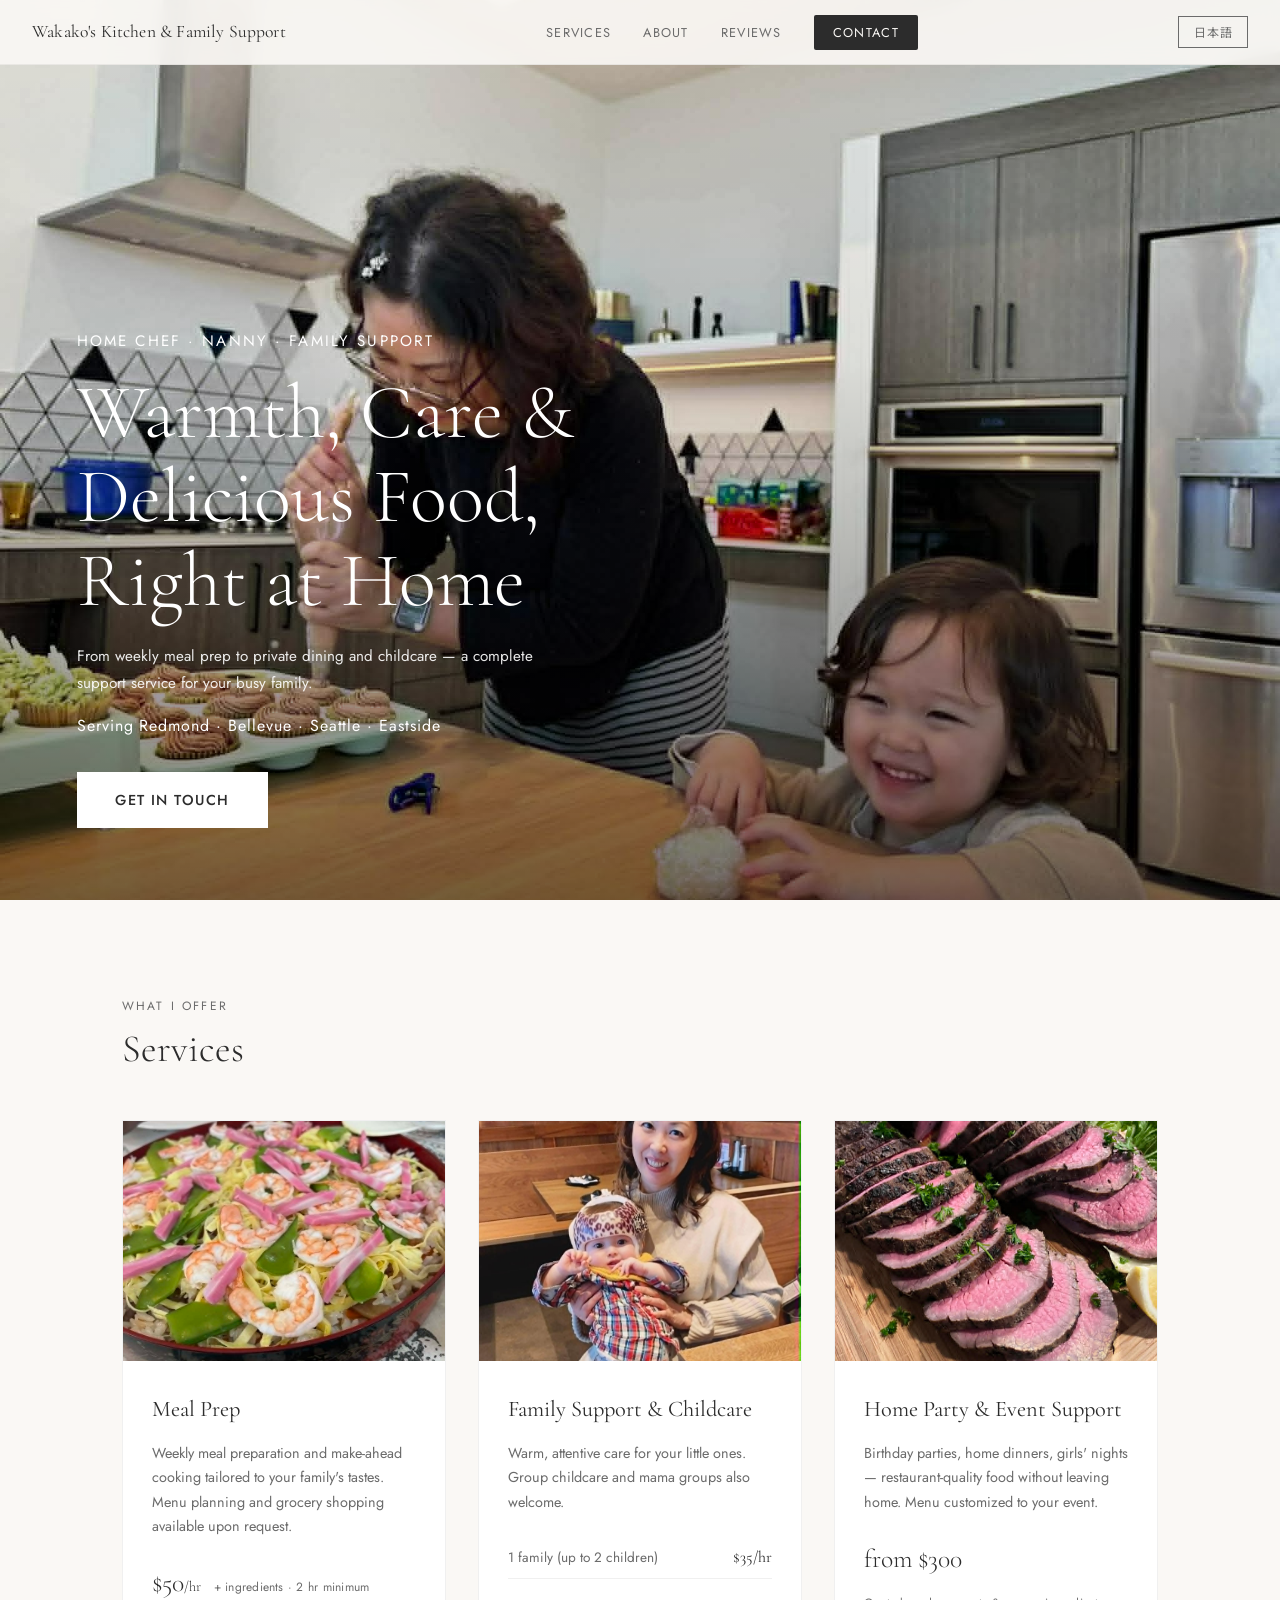
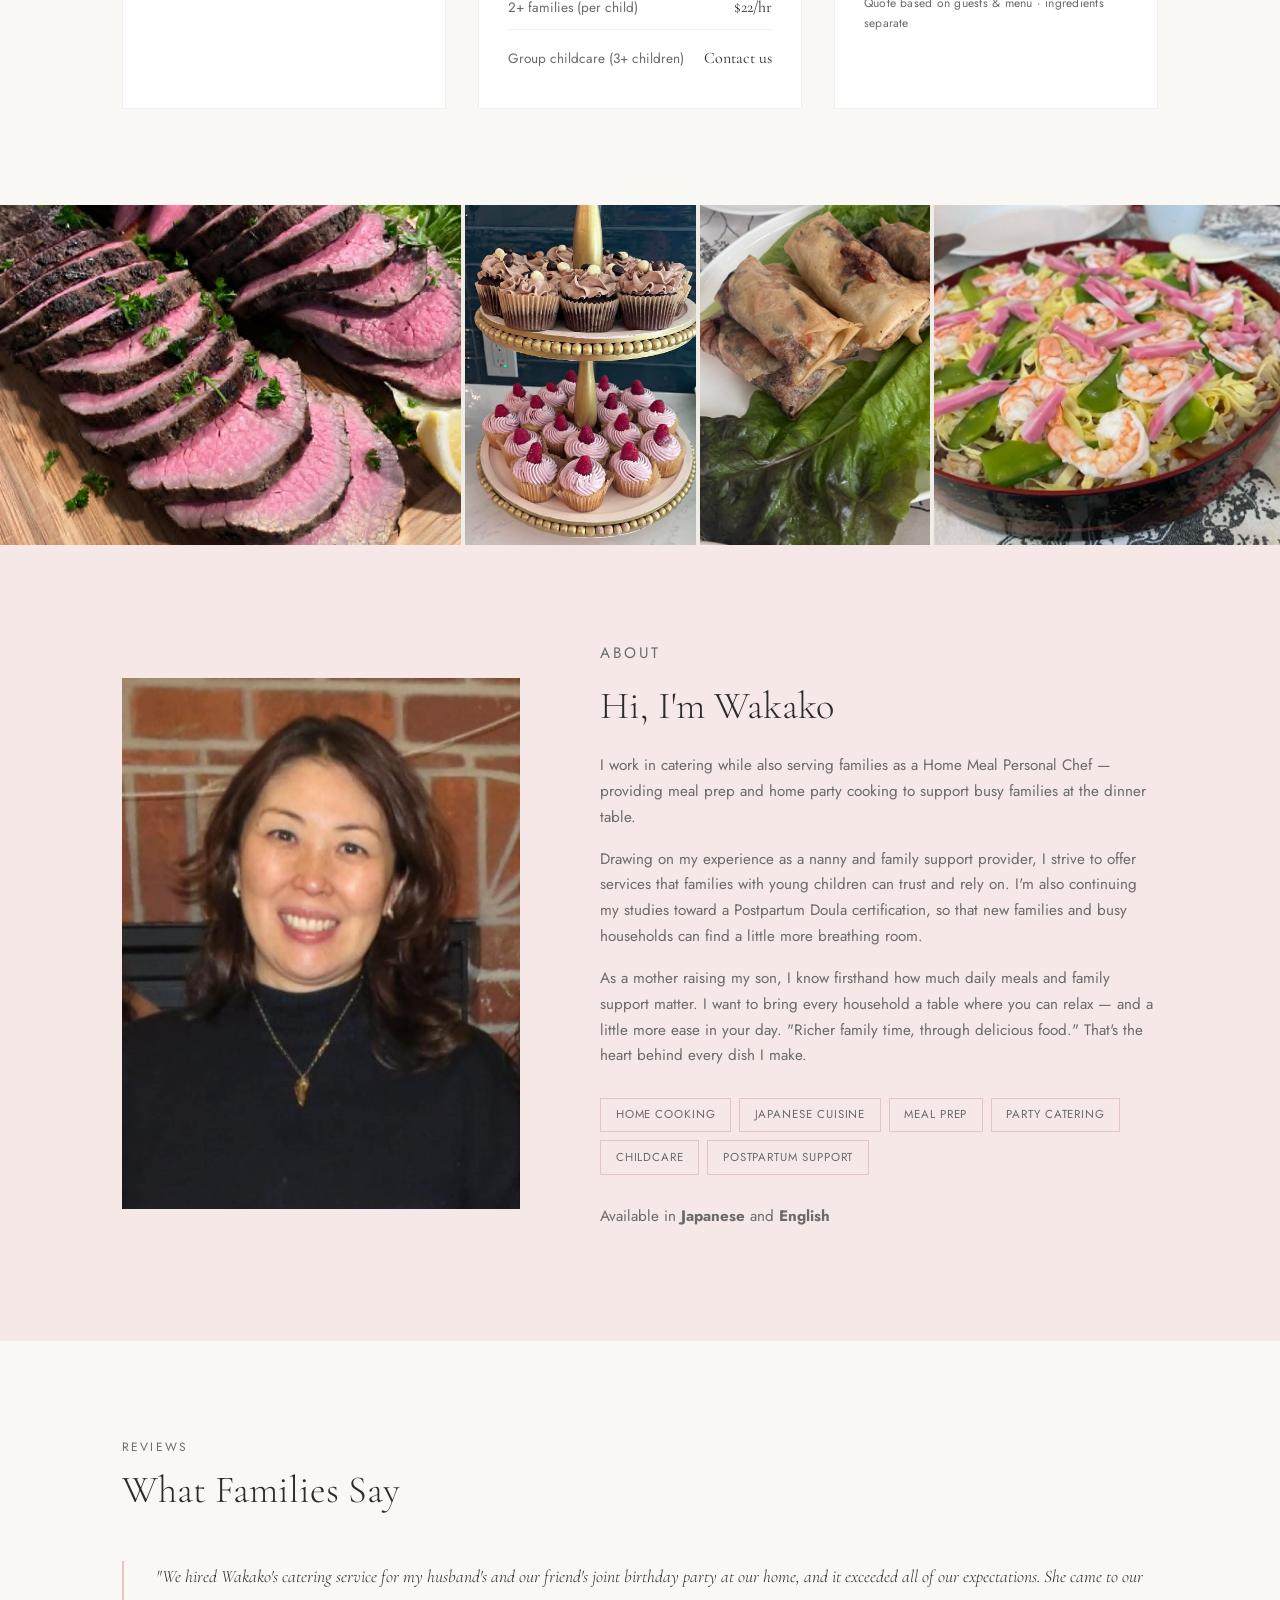
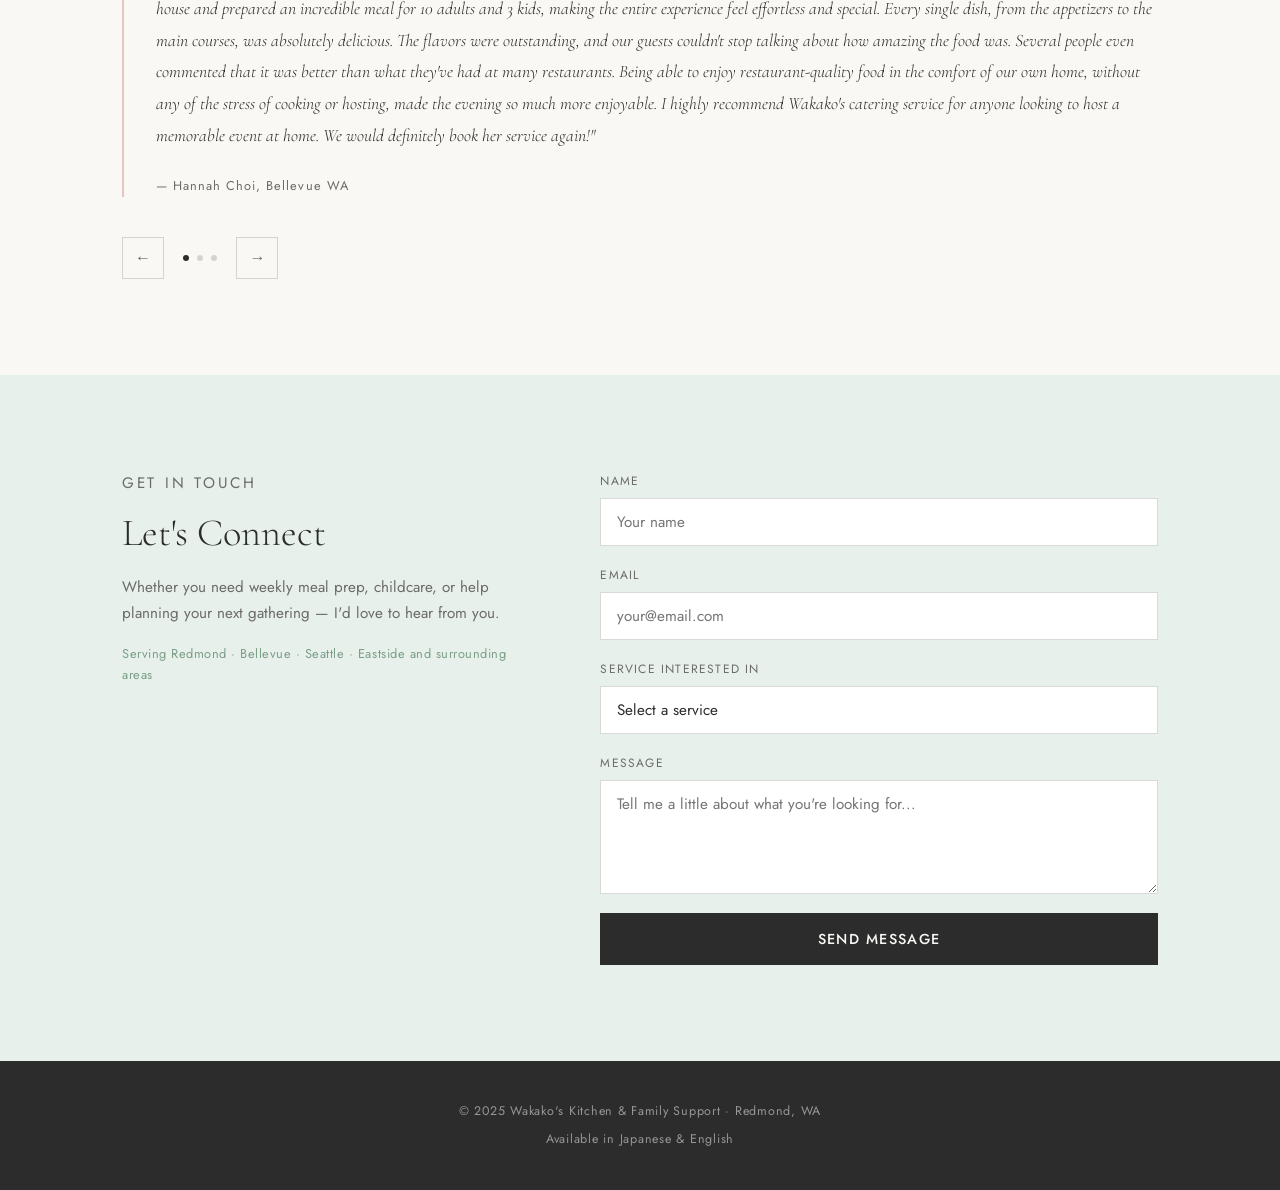
==== index.html @ aaea00b0 "Clarify event pricing: ingredients separate" ====
<!DOCTYPE html>
<html lang="en">
<head>
  <meta charset="UTF-8">
  <meta name="viewport" content="width=device-width, initial-scale=1.0">
  <title>Wakako's Kitchen & Family Support</title>
  <link rel="preconnect" href="https://fonts.googleapis.com">
  <link rel="preconnect" href="https://fonts.gstatic.com" crossorigin>
  <link href="https://fonts.googleapis.com/css2?family=Cormorant+Garamond:ital,wght@0,300;0,400;0,500;1,300;1,400&family=Jost:wght@300;400;500&family=Noto+Sans+JP:wght@400;500&family=Shippori+Mincho:wght@400;500&display=swap" rel="stylesheet">
  <link rel="stylesheet" href="styles.css?v=2">
</head>
<body>

  <!-- Navigation -->
  <nav class="nav">
    <div class="nav-inner">
      <a href="#home" class="nav-logo">Wakako's Kitchen & Family Support</a>
      <ul class="nav-links">
        <li><a href="#services" data-en="Services" data-ja="サービス">Services</a></li>
        <li><a href="#about" data-en="About" data-ja="私について">About</a></li>
        <li><a href="#reviews" data-en="Reviews" data-ja="お客様の声">Reviews</a></li>
        <li><a href="#contact" class="nav-cta" data-en="Contact" data-ja="お問い合わせ">Contact</a></li>
      </ul>
      <button class="lang-toggle" id="langToggle">日本語</button>
    </div>
  </nav>

  <!-- Hero -->
  <section id="home" class="hero">
    <div class="hero-image-wrap">
      <img src="images/hero-kitchen.jpg" alt="Wakako decorating cupcakes with a child" class="hero-img">
      <div class="hero-overlay"></div>
    </div>
    <div class="hero-content">
      <p class="hero-tagline"
        data-en="Home Chef · Nanny · Family Support"
        data-ja="ホームシェフ・ナニー・ファミリーサポート">
        Home Chef · Nanny · Family Support
      </p>
      <h1 class="hero-title"
        data-en="Warmth, Care &<br>Delicious Food,<br>Right at Home"
        data-ja="美味しい食事と安心のサポートを、<br>あなたのご自宅へ。">
        Warmth, Care &<br>Delicious Food,<br>Right at Home
      </h1>
      <p class="hero-desc"
        data-en="From weekly meal prep to private dining and childcare — a complete support service for your busy family."
        data-ja="週1回のミールプレップからホームパーティー、チャイルドケアまで。忙しいご家族のためのトータルサポートサービスです。">
        From weekly meal prep to private dining and childcare — a complete support service for your busy family.
      </p>
      <p class="hero-sub"
        data-en="Serving Redmond · Bellevue · Seattle · Eastside"
        data-ja="レドモンド・ベルビュー・シアトル・イーストサイド周辺">
        Serving Redmond · Bellevue · Seattle · Eastside
      </p>
      <a href="#contact" class="btn"
        data-en="Get in Touch"
        data-ja="お問い合わせ">
        Get in Touch
      </a>
    </div>
  </section>

  <!-- Services -->
  <section id="services" class="section services">
    <div class="container">
      <p class="section-label" data-en="What I Offer" data-ja="提供サービス">What I Offer</p>
      <h2 class="section-title" data-en="Services" data-ja="サービス">Services</h2>

      <div class="services-grid">

        <div class="service-card">
          <div class="service-img-wrap">
            <img src="images/chirashi.jpg" alt="Meal prep">
          </div>
          <div class="service-body">
            <h3 data-en="Meal Prep" data-ja="ミールプレップ（作り置き）">Meal Prep</h3>
            <p data-en="Weekly meal preparation and make-ahead cooking tailored to your family's tastes. Menu planning and grocery shopping available upon request."
               data-ja="ご家族の好みに合わせた週ごとの作り置き料理。献立相談・買い物代行も対応いたします。">
              Weekly meal preparation and make-ahead cooking tailored to your family's tastes. Menu planning and grocery shopping available upon request.
            </p>
            <div class="pricing">
              <span class="price">$50<small>/hr</small></span>
              <span class="pricing-note"
                data-en="+ ingredients · 2 hr minimum"
                data-ja="食材費別 · 最低2時間〜">
                + ingredients · 2 hr minimum
              </span>
            </div>
          </div>
        </div>

        <div class="service-card">
          <div class="service-img-wrap">
            <img src="images/nanny-baby.jpg" alt="Family support and childcare">
          </div>
          <div class="service-body">
            <h3 data-en="Family Support & Childcare" data-ja="ファミリーサポート・ベビーシッター">Family Support & Childcare</h3>
            <p data-en="Warm, attentive care for your little ones. Group childcare and mama groups also welcome."
               data-ja="お子様への温かく丁寧なケア。グループチャイルドケアやママ会にも対応しています。">
              Warm, attentive care for your little ones. Group childcare and mama groups also welcome.
            </p>
            <div class="pricing-list"
              data-en="<div class='pricing-row'><span>1 family (up to 2 children)</span><span class='price-val'>$35/hr</span></div><div class='pricing-row'><span>2+ families (per child)</span><span class='price-val'>$22/hr</span></div><div class='pricing-row'><span>Group childcare (3+ children)</span><span class='price-val'>Contact us</span></div>"
              data-ja="<div class='pricing-row'><span>1家族（お子様1〜2人まで）</span><span class='price-val'>$35/時間</span></div><div class='pricing-row'><span>2家族以上（お子様1人あたり）</span><span class='price-val'>$22/時間</span></div><div class='pricing-row'><span>グループチャイルドケア（3人以上）</span><span class='price-val'>応相談</span></div>">
              <div class="pricing-row"><span>1 family (up to 2 children)</span><span class="price-val">$35/hr</span></div>
              <div class="pricing-row"><span>2+ families (per child)</span><span class="price-val">$22/hr</span></div>
              <div class="pricing-row"><span>Group childcare (3+ children)</span><span class="price-val">Contact us</span></div>
            </div>
          </div>
        </div>

        <div class="service-card">
          <div class="service-img-wrap">
            <img src="images/roast-beef.jpg" alt="Home party catering">
          </div>
          <div class="service-body">
            <h3 data-en="Home Party & Event Support" data-ja="ホームパーティー・イベントサポート">Home Party & Event Support</h3>
            <p data-en="Birthday parties, home dinners, girls' nights — restaurant-quality food without leaving home. Menu customized to your event."
               data-ja="バースデーパーティー、ホームディナー、女子会など。レストランクオリティのお料理をご自宅で。メニューはご要望に合わせてカスタマイズします。">
              Birthday parties, home dinners, girls' nights — restaurant-quality food without leaving home. Menu customized to your event.
            </p>
            <div class="pricing">
              <span class="price"
                data-en="from $300"
                data-ja="$300〜">
                from $300
              </span>
              <span class="pricing-note"
                data-en="Quote based on guests & menu · ingredients separate"
                data-ja="人数・メニューによりお見積り・材料費別途">
                Quote based on guests & menu · ingredients separate
              </span>
            </div>
          </div>
        </div>

      </div>
    </div>
  </section>

  <!-- Food Gallery -->
  <section class="gallery">
    <div class="gallery-grid">
      <div class="gallery-item tall"><img src="images/roast-beef.jpg" alt="Roast beef"></div>
      <div class="gallery-item"><img src="images/cupcakes.jpg" alt="Cupcakes"></div>
      <div class="gallery-item"><img src="images/spring-rolls.jpg" alt="Spring rolls"></div>
      <div class="gallery-item tall"><img src="images/chirashi.jpg" alt="Chirashi sushi"></div>
    </div>
  </section>

  <!-- About -->
  <section id="about" class="section about">
    <div class="container about-inner">
      <div class="about-img-wrap">
        <img src="images/portrait.jpg" alt="Wakako">
      </div>
      <div class="about-text">
        <p class="section-label" data-en="About" data-ja="私について">About</p>
        <h2 class="section-title" data-en="Hi, I'm Wakako" data-ja="はじめまして。Wakakoです。">Hi, I'm Wakako</h2>
        <p data-en="I work in catering while also serving families as a Home Meal Personal Chef — providing meal prep and home party cooking to support busy families at the dinner table."
           data-ja="現在、ケータリング会社で調理の仕事に携わりながら、Home Meal Personal Chef（ご家庭向けパーソナルシェフ）として活動しています。ご家庭向けのミールプレップやホームパーティーのお料理をご提供し、忙しいご家族の食卓づくりをサポートしています。">
          I work in catering while also serving families as a Home Meal Personal Chef — providing meal prep and home party cooking to support busy families at the dinner table.
        </p>
        <p data-en="Drawing on my experience as a nanny and family support provider, I strive to offer services that families with young children can trust and rely on. I'm also continuing my studies toward a Postpartum Doula certification, so that new families and busy households can find a little more breathing room."
           data-ja="また、ナニーやファミリーサポートの経験を活かし、小さなお子さまがいるご家庭にも安心してご利用いただけるサービスを心がけています。現在はPostpartum Doula資格取得に向けて学びを続けながら、忙しいご家庭や産後のご家族が少しでもゆとりある時間を過ごせるようお手伝いしています。">
          Drawing on my experience as a nanny and family support provider, I strive to offer services that families with young children can trust and rely on. I'm also continuing my studies toward a Postpartum Doula certification, so that new families and busy households can find a little more breathing room.
        </p>
        <p data-en="As a mother raising my son, I know firsthand how much daily meals and family support matter. I want to bring every household a table where you can relax — and a little more ease in your day. &ldquo;Richer family time, through delicious food.&rdquo; That's the heart behind every dish I make."
           data-ja="息子を育てる母親として、毎日の食事や家族を支えることの大切さを実感してきました。だからこそ、お客様のご家庭にも「ほっとできる食卓」と「少しのゆとり」をお届けしたいと思っています。「おいしい食事で、家族の時間をもっと豊かに。」そんな想いを大切に、一つひとつ心を込めてお料理をお作りしています。">
          As a mother raising my son, I know firsthand how much daily meals and family support matter. I want to bring every household a table where you can relax — and a little more ease in your day. "Richer family time, through delicious food." That's the heart behind every dish I make.
        </p>
        <div class="about-tags">
          <span data-en="Home Cooking" data-ja="家庭料理">Home Cooking</span>
          <span data-en="Japanese Cuisine" data-ja="日本食">Japanese Cuisine</span>
          <span data-en="Meal Prep" data-ja="作り置き">Meal Prep</span>
          <span data-en="Party Catering" data-ja="パーティー料理">Party Catering</span>
          <span data-en="Childcare" data-ja="チャイルドケア">Childcare</span>
          <span data-en="Postpartum Support" data-ja="産後サポート">Postpartum Support</span>
        </div>
        <p class="about-lang" data-en="Available in <strong>Japanese</strong> and <strong>English</strong>" data-ja="<strong>日本語</strong>・<strong>英語</strong>対応可能">
          Available in <strong>Japanese</strong> and <strong>English</strong>
        </p>
      </div>
    </div>
  </section>

  <!-- Reviews -->
  <section id="reviews" class="section reviews">
    <div class="container">
      <p class="section-label" data-en="Reviews" data-ja="お客様の声">Reviews</p>
      <h2 class="section-title" data-en="What Families Say" data-ja="ご利用いただいたご家族より">What Families Say</h2>

      <div class="carousel">
        <div class="carousel-track" id="carouselTrack">

          <!-- Review 1: Hannah -->
          <div class="review-card">
            <p class="review-text"
              data-en='"We hired Wakako\'s catering service for my husband\'s and our friend\'s joint birthday party at our home, and it exceeded all of our expectations. She came to our house and prepared an incredible meal for 10 adults and 3 kids, making the entire experience feel effortless and special. Every single dish, from the appetizers to the main courses, was absolutely delicious. The flavors were outstanding, and our guests couldn\'t stop talking about how amazing the food was. Several people even commented that it was better than what they\'ve had at many restaurants. Being able to enjoy restaurant-quality food in the comfort of our own home, without any of the stress of cooking or hosting, made the evening so much more enjoyable. I highly recommend Wakako\'s catering service for anyone looking to host a memorable event at home. We would definitely book her service again!"'
              data-ja="「夫と友人の合同誕生日パーティーのためにWakakoさんのケータリングをお願いしました。大人10名・子ども3名分のお料理を自宅で作っていただき、期待をはるかに超える素晴らしい体験でした。前菜からメインまで、すべてのお料理が本当に美味しく、多くのゲストが『レストランより美味しい』と話していました。自宅でレストランクオリティの食事が楽しめて、しかも料理や接待のストレスが一切なかったのが最高でした。記念になるホームパーティーを考えている方にぜひおすすめします。また絶対にお願いしたいです！」">
              "We hired Wakako's catering service for my husband's and our friend's joint birthday party at our home, and it exceeded all of our expectations. She came to our house and prepared an incredible meal for 10 adults and 3 kids, making the entire experience feel effortless and special. Every single dish, from the appetizers to the main courses, was absolutely delicious. The flavors were outstanding, and our guests couldn't stop talking about how amazing the food was. Several people even commented that it was better than what they've had at many restaurants. Being able to enjoy restaurant-quality food in the comfort of our own home, without any of the stress of cooking or hosting, made the evening so much more enjoyable. I highly recommend Wakako's catering service for anyone looking to host a memorable event at home. We would definitely book her service again!"
            </p>
            <p class="review-author">— Hannah Choi, Bellevue WA</p>
          </div>

          <!-- Review 2: Yuki -->
          <div class="review-card">
            <p class="review-text"
              data-en='"I\'ve had Wakako cook for several small parties. Whenever I was unsure what to serve, she offered suggestions across a wide range of cuisines and guided me to the best choice while incorporating my wishes. Every dish she makes would take too much time and effort for me to prepare myself, yet she creates them quickly — and the result is restaurant-quality in both presentation and taste. I\'m always impressed. Going forward, I\'d love to have her prepare not just party food, but everyday meal-prep too. Balancing work and childcare is tough, but I truly believe Wakako\'s support will help me get through it."'
              data-ja="「何度か少人数のパーティーでお料理を作って頂きました。何が食べたいか迷っていたら幅広いジャンルから提案して下さいますし、希望も取り入れて一番良い選択肢に導いてくれます。作って頂く料理はどれも自分では手間や時間が掛かりすぎるものでも、Wakakoさんは短時間で作れますし、出来上がりはレストラン並の見た目と味で、毎度毎度感激させられます。これからはパーティー料理だけではなく、普段食べる作り置き料理もたくさん作って頂きたいです。仕事と子育ての両立は難しいですが、Wakakoさんのサポートのおかげでなんとかやっていけると信じています。」">
              "I've had Wakako cook for several small parties. Whenever I was unsure what to serve, she offered suggestions across a wide range of cuisines and guided me to the best choice while incorporating my wishes. Every dish she makes would take too much time and effort for me to prepare myself, yet she creates them quickly — and the result is restaurant-quality in both presentation and taste. I'm always impressed. Going forward, I'd love to have her prepare not just party food, but everyday meal-prep too. Balancing work and childcare is tough, but I truly believe Wakako's support will help me get through it."
            </p>
            <p class="review-author">— Yuki, Bellevue WA</p>
          </div>

          <!-- Review 3: Mika -->
          <div class="review-card">
            <p class="review-text"
              data-en='"I started asking Wakako for help as a sitter when my second child was born. She always put me and my baby first, and I could leave everything in her hands with complete peace of mind. As my children grew, I began asking her for housekeeping help too — mainly cooking — and she still comes about twice a month to prepare dinner. My two kids have completely warmed up to Wakako, and our whole family trusts her deeply. She is truly someone you can rely on."'
              data-ja="「第二子の出産をきっかけに、シッターとしてWakakoさんにお願いするようになりました。常に母親である私や赤ちゃんのことを第一に考えてくださり、安心してお任せすることができました。子どもが成長してからは、家事代行（主にお料理）もお願いするようになり、現在も月に2回ほど夕食作りに来ていただいています。今では2人の子どもたちもすっかりWakakoさんに懐いており、家族みんなが信頼を寄せている、とても信頼のおける方です。」">
              "I started asking Wakako for help as a sitter when my second child was born. She always put me and my baby first, and I could leave everything in her hands with complete peace of mind. As my children grew, I began asking her for housekeeping help too — mainly cooking — and she still comes about twice a month to prepare dinner. My two kids have completely warmed up to Wakako, and our whole family trusts her deeply. She is truly someone you can rely on."
            </p>
            <p class="review-author">— Mika, Redmond WA</p>
          </div>

          <!-- Review 4: RJ placeholder (hidden until review received) -->
          <!-- <div class="review-card">
            <p class="review-text"
              data-en='"[RJ\'s review coming soon]"'
              data-ja="「（RJさんのレビュー、近日掲載予定）」">
              "[RJ's review coming soon]"
            </p>
            <p class="review-author">— RJ, Eastside WA</p>
          </div> -->

        </div>

        <div class="carousel-controls">
          <button class="carousel-btn" id="prevBtn" aria-label="Previous">&#8592;</button>
          <div class="carousel-dots" id="carouselDots"></div>
          <button class="carousel-btn" id="nextBtn" aria-label="Next">&#8594;</button>
        </div>
      </div>
    </div>
  </section>

  <!-- Contact -->
  <section id="contact" class="section contact">
    <div class="container contact-inner">
      <div class="contact-text">
        <p class="section-label" data-en="Get in Touch" data-ja="お問い合わせ">Get in Touch</p>
        <h2 class="section-title" data-en="Let's Connect" data-ja="お気軽にご連絡ください">Let's Connect</h2>
        <p data-en="Whether you need weekly meal prep, childcare, or help planning your next gathering — I'd love to hear from you."
           data-ja="ミールプレップ、チャイルドケア、パーティーのご相談など、どんなことでもお気軽にどうぞ。">
          Whether you need weekly meal prep, childcare, or help planning your next gathering — I'd love to hear from you.
        </p>
        <p class="contact-area"
          data-en="Serving Redmond · Bellevue · Seattle · Eastside and surrounding areas"
          data-ja="レドモンド・ベルビュー・シアトル・イーストサイド周辺（その他エリアはご相談ください）">
          Serving Redmond · Bellevue · Seattle · Eastside and surrounding areas
        </p>
      </div>
      <form class="contact-form" action="https://formspree.io/f/mlgyrzwj" method="POST">
        <input type="hidden" name="_subject" value="【Wakako's Kitchen HP】お問い合わせが届きました">
        <input type="hidden" name="source" value="Wakako's Kitchen & Family Support Website">
        <input type="hidden" name="_next" value="https://misakiniinomi.github.io/Wakako-website/thank-you.html">
        <div class="form-group">
          <label for="name" data-en="Name" data-ja="お名前">Name</label>
          <input type="text" id="name" name="name" required
            data-en-placeholder="Your name"
            data-ja-placeholder="お名前"
            placeholder="Your name">
        </div>
        <div class="form-group">
          <label for="email" data-en="Email" data-ja="メールアドレス">Email</label>
          <input type="email" id="email" name="email" required
            data-en-placeholder="your@email.com"
            data-ja-placeholder="メールアドレス"
            placeholder="your@email.com">
        </div>
        <div class="form-group">
          <label for="service"
            data-en="Service Interested In"
            data-ja="ご希望のサービス">
            Service Interested In
          </label>
          <select id="service" name="service">
            <option value="" data-en="Select a service" data-ja="サービスを選択">Select a service</option>
            <option value="meal-prep" data-en="Meal Prep" data-ja="ミールプレップ">Meal Prep</option>
            <option value="childcare" data-en="Family Support & Childcare" data-ja="ファミリーサポート・ベビーシッター">Family Support & Childcare</option>
            <option value="party" data-en="Home Party & Event" data-ja="ホームパーティー・イベント">Home Party & Event</option>
            <option value="other" data-en="Other / Not Sure Yet" data-ja="その他・未定">Other / Not Sure Yet</option>
          </select>
        </div>
        <div class="form-group">
          <label for="message" data-en="Message" data-ja="メッセージ">Message</label>
          <textarea id="message" name="message" rows="4"
            data-en-placeholder="Tell me a little about what you're looking for..."
            data-ja-placeholder="ご要望・ご相談内容をお気軽にどうぞ"
            placeholder="Tell me a little about what you're looking for..."></textarea>
        </div>
        <button type="submit" class="btn"
          data-en="Send Message"
          data-ja="送信する">
          Send Message
        </button>
      </form>
    </div>
  </section>

  <!-- Footer -->
  <footer class="footer">
    <p>© 2025 Wakako's Kitchen & Family Support · Redmond, WA</p>
    <p data-en="Available in Japanese & English" data-ja="日本語・英語対応可能">Available in Japanese & English</p>
  </footer>

  <script>
    // Carousel
    const track = document.getElementById('carouselTrack');
    const cards = track.querySelectorAll('.review-card');
    const dotsContainer = document.getElementById('carouselDots');
    let current = 0;

    cards.forEach((_, i) => {
      const dot = document.createElement('button');
      dot.className = 'carousel-dot' + (i === 0 ? ' active' : '');
      dot.addEventListener('click', () => goTo(i));
      dotsContainer.appendChild(dot);
    });

    function goTo(n) {
      current = (n + cards.length) % cards.length;
      track.style.transform = `translateX(-${current * 100}%)`;
      track.style.transition = 'transform 0.4s ease';
      dotsContainer.querySelectorAll('.carousel-dot').forEach((d, i) =>
        d.classList.toggle('active', i === current));
    }

    document.getElementById('prevBtn').addEventListener('click', () => goTo(current - 1));
    document.getElementById('nextBtn').addEventListener('click', () => goTo(current + 1));

    // Swipe support
    let startX = 0;
    track.addEventListener('touchstart', e => startX = e.touches[0].clientX);
    track.addEventListener('touchend', e => {
      const diff = startX - e.changedTouches[0].clientX;
      if (Math.abs(diff) > 50) goTo(current + (diff > 0 ? 1 : -1));
    });

    // Lang toggle
    const toggle = document.getElementById('langToggle');
    let currentLang = 'en';

    toggle.addEventListener('click', () => {
      currentLang = currentLang === 'en' ? 'ja' : 'en';
      toggle.textContent = currentLang === 'en' ? '日本語' : 'English';
      document.documentElement.lang = currentLang === 'en' ? 'en' : 'ja';
      applyLang(currentLang);
    });

    function applyLang(lang) {
      // Text content elements
      document.querySelectorAll('[data-en][data-ja]').forEach(el => {
        if (el.tagName === 'INPUT' || el.tagName === 'TEXTAREA') return;
        const text = el.getAttribute('data-' + lang);
        if (text) el.innerHTML = text;
      });

      // Placeholders
      document.querySelectorAll('[data-en-placeholder]').forEach(el => {
        el.placeholder = el.getAttribute('data-' + lang + '-placeholder') || el.placeholder;
      });

      // Select options
      document.querySelectorAll('option[data-en]').forEach(opt => {
        const text = opt.getAttribute('data-' + lang);
        if (text) opt.textContent = text;
      });
    }
  </script>

</body>
</html>
---- styles.css ----
/* ── Japanese font overrides ── */
:lang(ja) body {
  font-family: var(--sans-ja);
  font-weight: 400;
  letter-spacing: 0.02em;
  line-height: 1.9;
}

:lang(ja) .hero-title,
:lang(ja) .section-title,
:lang(ja) .service-body h3 {
  font-family: var(--serif-ja);
  font-weight: 400;
  letter-spacing: 0.12em;
}

:lang(ja) .review-text {
  font-family: var(--sans-ja);
  font-weight: 400;
  font-style: normal;
  letter-spacing: 0.02em;
}

:lang(ja) .hero-desc,
:lang(ja) .hero-tagline,
:lang(ja) .section-label,
:lang(ja) .pricing-note,
:lang(ja) .about-lang,
:lang(ja) .about-tags span,
:lang(ja) .nav-links a,
:lang(ja) .btn,
:lang(ja) .review-author,
:lang(ja) .contact-area {
  font-family: var(--sans-ja);
  letter-spacing: 0.02em;
}

/* ── Reset & Base ── */
*, *::before, *::after { box-sizing: border-box; margin: 0; padding: 0; }

:root {
  --pink:    #e8c4c0;
  --pink-lt: #f5e8e6;
  --green:   #7a9e87;
  --green-lt:#e8f0eb;
  --blue:    #8aaab8;
  --cream:   #faf8f5;
  --dark:    #2c2c2c;
  --mid:     #6b6b6b;
  --light:   #f0ece6;
  --serif:   'Cormorant Garamond', 'Noto Serif JP', Georgia, serif;
  --sans:    'Jost', 'Noto Sans JP', system-ui, sans-serif;
  --serif-ja: 'Shippori Mincho', 'Hiragino Mincho ProN', 'Yu Mincho', serif;
  --sans-ja:  'Noto Sans JP', 'Hiragino Kaku Gothic ProN', sans-serif;
}

html { scroll-behavior: smooth; }

body {
  font-family: var(--sans);
  color: var(--dark);
  background: var(--cream);
  font-size: 16px;
  line-height: 1.7;
}

img { display: block; width: 100%; height: 100%; object-fit: cover; }

a { text-decoration: none; color: inherit; }

/* ── Nav ── */
.nav {
  position: fixed;
  top: 0; left: 0; right: 0;
  z-index: 100;
  background: rgba(250, 248, 245, 0.92);
  backdrop-filter: blur(8px);
  border-bottom: 1px solid rgba(0,0,0,0.06);
}

.nav-inner {
  width: 100%;
  padding: 0 2rem;
  height: 64px;
  display: flex;
  align-items: center;
  justify-content: space-between;
}

.nav-logo {
  font-family: var(--serif);
  font-size: 1.1rem;
  font-weight: 400;
  letter-spacing: 0.01em;
  color: var(--dark);
}

.nav-links {
  list-style: none;
  display: flex;
  gap: 2rem;
  align-items: center;
}

.nav-links a {
  font-size: 0.8rem;
  font-weight: 400;
  letter-spacing: 0.1em;
  text-transform: uppercase;
  color: var(--mid);
  transition: color 0.2s;
}

.nav-links a:hover { color: var(--dark); }

.nav-cta {
  background: var(--dark) !important;
  color: var(--cream) !important;
  padding: 0.5rem 1.2rem;
  border-radius: 2px;
}

.lang-toggle {
  background: none;
  border: 1px solid var(--mid);
  color: var(--mid);
  font-family: var(--sans);
  font-size: 0.75rem;
  letter-spacing: 0.08em;
  padding: 0.35rem 0.9rem;
  cursor: pointer;
  transition: border-color 0.2s, color 0.2s;
}
.lang-toggle:hover {
  border-color: var(--dark);
  color: var(--dark);
}

/* ── Buttons ── */
.btn {
  display: inline-block;
  background: #fff;
  color: var(--dark);
  padding: 1rem 2.4rem;
  font-family: var(--sans);
  font-size: 0.9rem;
  font-weight: 500;
  letter-spacing: 0.1em;
  text-transform: uppercase;
  border: none;
  cursor: pointer;
  transition: background 0.2s, color 0.2s;
}
.btn:hover { background: var(--pink-lt); }

.contact .btn {
  background: var(--dark);
  color: var(--cream);
}
.contact .btn:hover { background: #444; }

/* ── Hero ── */
.hero {
  position: relative;
  height: 100vh;
  min-height: 600px;
  display: flex;
  align-items: flex-end;
  padding-bottom: 8vh;
}

.hero-image-wrap {
  position: absolute;
  inset: 0;
}

.hero-img {
  width: 100%;
  height: 100%;
  object-fit: cover;
  object-position: center 20%;
}

.hero-overlay {
  position: absolute;
  inset: 0;
  background: linear-gradient(
    to bottom,
    rgba(0,0,0,0.05) 0%,
    rgba(0,0,0,0.1) 40%,
    rgba(0,0,0,0.55) 100%
  );
}

.hero-content {
  position: relative;
  z-index: 2;
  padding: 0 6vw;
  color: #fff;
}

.hero-tagline {
  font-size: 0.95rem;
  letter-spacing: 0.14em;
  text-transform: uppercase;
  opacity: 1;
  margin-bottom: 1rem;
}

.hero-title {
  font-family: var(--serif);
  font-size: clamp(2.8rem, 6vw, 5rem);
  font-weight: 300;
  line-height: 1.1;
  margin-bottom: 1.2rem;
}

.hero-desc {
  font-size: 0.95rem;
  line-height: 1.75;
  opacity: 0.9;
  margin-bottom: 1rem;
  max-width: 480px;
}

.hero-sub {
  font-size: 1rem;
  letter-spacing: 0.06em;
  opacity: 1;
  margin-bottom: 2rem;
}

/* ── Sections ── */
.section { padding: 6rem 0; }

.container {
  max-width: 1100px;
  margin: 0 auto;
  padding: 0 2rem;
}

.section-label {
  font-size: 0.75rem;
  letter-spacing: 0.18em;
  text-transform: uppercase;
  color: var(--mid);
  margin-bottom: 0.6rem;
}

.section-title {
  font-family: var(--serif);
  font-size: 2.4rem;
  font-weight: 300;
  line-height: 1.2;
  margin-bottom: 3rem;
}

/* ── Services ── */
.services { background: var(--cream); }

.services-grid {
  display: grid;
  grid-template-columns: repeat(3, 1fr);
  gap: 2rem;
}

.service-card {
  background: #fff;
  border: 1px solid rgba(0,0,0,0.06);
  overflow: hidden;
}

.service-img-wrap {
  height: 240px;
  overflow: hidden;
}

.service-img-wrap img {
  transition: transform 0.5s ease;
}
.service-card:hover .service-img-wrap img {
  transform: scale(1.03);
}

.service-body {
  padding: 1.8rem;
}

.service-body h3 {
  font-family: var(--serif);
  font-size: 1.4rem;
  font-weight: 400;
  margin-bottom: 0.8rem;
}

.service-body p {
  font-size: 0.9rem;
  color: var(--mid);
  line-height: 1.7;
  margin-bottom: 1.4rem;
}

.pricing {
  display: flex;
  align-items: baseline;
  gap: 0.8rem;
  flex-wrap: wrap;
}

.price {
  font-family: var(--serif);
  font-size: 1.6rem;
  font-weight: 300;
}

.price small { font-size: 0.9rem; }

.pricing-note {
  font-size: 0.75rem;
  color: var(--mid);
  letter-spacing: 0.02em;
}

/* ── Gallery ── */
.gallery { background: var(--light); padding: 0; }

.gallery-grid {
  display: grid;
  grid-template-columns: 2fr 1fr 1fr 1.5fr;
  grid-template-rows: 340px;
  gap: 4px;
}

.gallery-item { overflow: hidden; }
.gallery-item img { transition: transform 0.5s ease; }
.gallery-item:hover img { transform: scale(1.04); }

/* ── About ── */
.about { background: var(--pink-lt); }

.about-inner {
  display: grid;
  grid-template-columns: 1fr 1.4fr;
  gap: 5rem;
  align-items: center;
}

.about-img-wrap {
  aspect-ratio: 3/4;
  overflow: hidden;
}

.about-text .section-title { margin-bottom: 1.5rem; }

.about-text p {
  font-size: 0.95rem;
  color: var(--mid);
  margin-bottom: 1rem;
}

.about-tags {
  display: flex;
  flex-wrap: wrap;
  gap: 0.5rem;
  margin: 1.8rem 0;
}

.about-tags span {
  font-size: 0.72rem;
  letter-spacing: 0.08em;
  text-transform: uppercase;
  padding: 0.4rem 0.9rem;
  border: 1px solid var(--pink);
  color: var(--mid);
}

.about-lang {
  font-size: 0.85rem;
  color: var(--mid);
}

/* ── Reviews ── */
.reviews { background: var(--cream); }

.reviews-grid { max-width: 760px; }

.review-card {
  border-left: 2px solid var(--pink);
  padding-left: 2rem;
}

.review-text {
  font-family: var(--serif);
  font-size: 1.1rem;
  font-style: italic;
  font-weight: 300;
  line-height: 1.8;
  color: var(--dark);
  margin-bottom: 1rem;
}

.review-author {
  font-size: 0.8rem;
  letter-spacing: 0.08em;
  color: var(--mid);
  margin-top: 1.5rem;
}

/* ── Contact ── */
.contact { background: var(--green-lt); }

.contact-inner {
  display: grid;
  grid-template-columns: 1fr 1.4fr;
  gap: 5rem;
  align-items: start;
}

.contact-text .section-title { margin-bottom: 1.2rem; }

.contact-text p {
  font-size: 0.95rem;
  color: var(--mid);
  margin-bottom: 0.8rem;
}

.contact-area {
  font-size: 0.8rem !important;
  letter-spacing: 0.04em;
  color: var(--green) !important;
  margin-top: 1rem !important;
}

.contact-form { display: flex; flex-direction: column; gap: 1.2rem; }

.form-group { display: flex; flex-direction: column; gap: 0.4rem; }

.form-group label {
  font-size: 0.75rem;
  letter-spacing: 0.1em;
  text-transform: uppercase;
  color: var(--mid);
}

.form-group input,
.form-group select,
.form-group textarea {
  font-family: var(--sans);
  font-size: 0.95rem;
  padding: 0.75rem 1rem;
  border: 1px solid rgba(0,0,0,0.15);
  background: #fff;
  color: var(--dark);
  outline: none;
  transition: border-color 0.2s;
  -webkit-appearance: none;
}

.form-group input:focus,
.form-group select:focus,
.form-group textarea:focus {
  border-color: var(--green);
}

.form-group textarea { resize: vertical; }

/* ── Pricing list ── */
.pricing-list {
  display: flex;
  flex-direction: column;
  gap: 0.5rem;
  margin-top: 0.5rem;
}

.pricing-row {
  display: flex;
  justify-content: space-between;
  align-items: baseline;
  font-size: 0.85rem;
  padding: 0.45rem 0;
  border-bottom: 1px solid rgba(0,0,0,0.06);
  gap: 1rem;
}

.pricing-row:last-child { border-bottom: none; }

.pricing-row span:first-child { color: var(--mid); }

.price-val {
  font-family: var(--serif);
  font-size: 1rem;
  white-space: nowrap;
  color: var(--dark);
}

/* ── Carousel ── */
.carousel { position: relative; overflow: hidden; }

.carousel-track {
  display: flex;
  width: 100%;
}

.review-card {
  min-width: 100%;
  width: 100%;
  flex-shrink: 0;
  border-left: 2px solid var(--pink);
  padding-left: 2rem;
  box-sizing: border-box;
}

.carousel-controls {
  display: flex;
  align-items: center;
  gap: 1.2rem;
  margin-top: 2.5rem;
}

.carousel-btn {
  background: none;
  border: 1px solid rgba(0,0,0,0.15);
  width: 42px;
  height: 42px;
  font-size: 1rem;
  cursor: pointer;
  color: var(--mid);
  transition: border-color 0.2s, color 0.2s;
  display: flex;
  align-items: center;
  justify-content: center;
}
.carousel-btn:hover { border-color: var(--dark); color: var(--dark); }

.carousel-dots {
  display: flex;
  gap: 0.5rem;
}

.carousel-dot {
  width: 6px;
  height: 6px;
  border-radius: 50%;
  background: rgba(0,0,0,0.15);
  border: none;
  cursor: pointer;
  padding: 0;
  transition: background 0.2s;
}
.carousel-dot.active { background: var(--dark); }

/* ── Footer ── */
.footer {
  background: var(--dark);
  color: rgba(255,255,255,0.5);
  text-align: center;
  padding: 2.5rem 2rem;
  font-size: 0.78rem;
  letter-spacing: 0.06em;
  display: flex;
  flex-direction: column;
  gap: 0.4rem;
}

/* ── Responsive ── */
@media (max-width: 900px) {
  .hero-tagline { font-size: 0.78rem; letter-spacing: 0.08em; }
  .nav-inner { padding: 0 1rem !important; }
  .nav-logo { font-size: 0.78rem !important; white-space: nowrap !important; overflow: hidden; text-overflow: ellipsis; flex: 1; min-width: 0; }
  .lang-toggle { font-size: 0.7rem !important; padding: 0.3rem 0.65rem !important; flex-shrink: 0; }
  .services-grid { grid-template-columns: 1fr; }
  .gallery-grid {
    grid-template-columns: 1fr 1fr;
    grid-template-rows: 220px 220px;
  }
  .about-inner { grid-template-columns: 1fr; gap: 3rem; }
  .about-img-wrap { aspect-ratio: 4/3; max-height: 400px; }
  .contact-inner { grid-template-columns: 1fr; gap: 3rem; }
  .nav-links { display: none; }
  .nav-links li:last-child { display: block; }
}
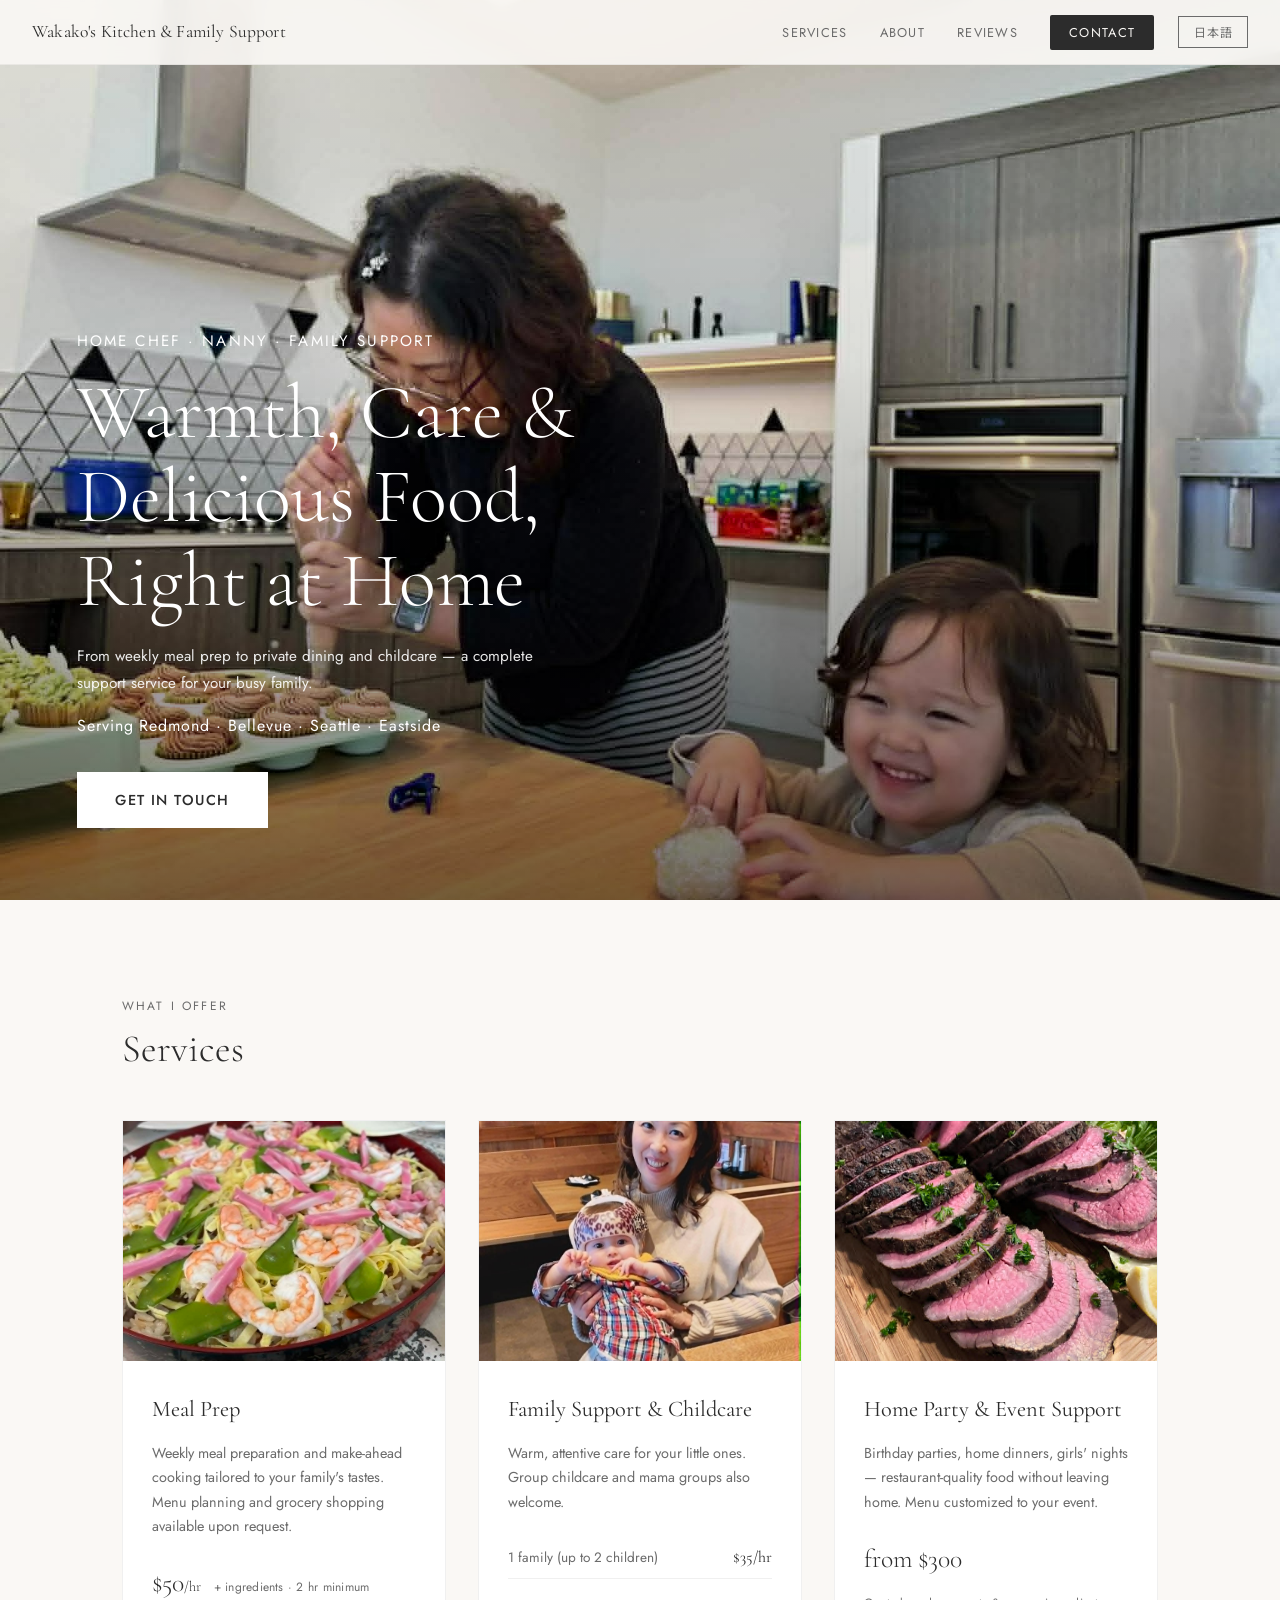
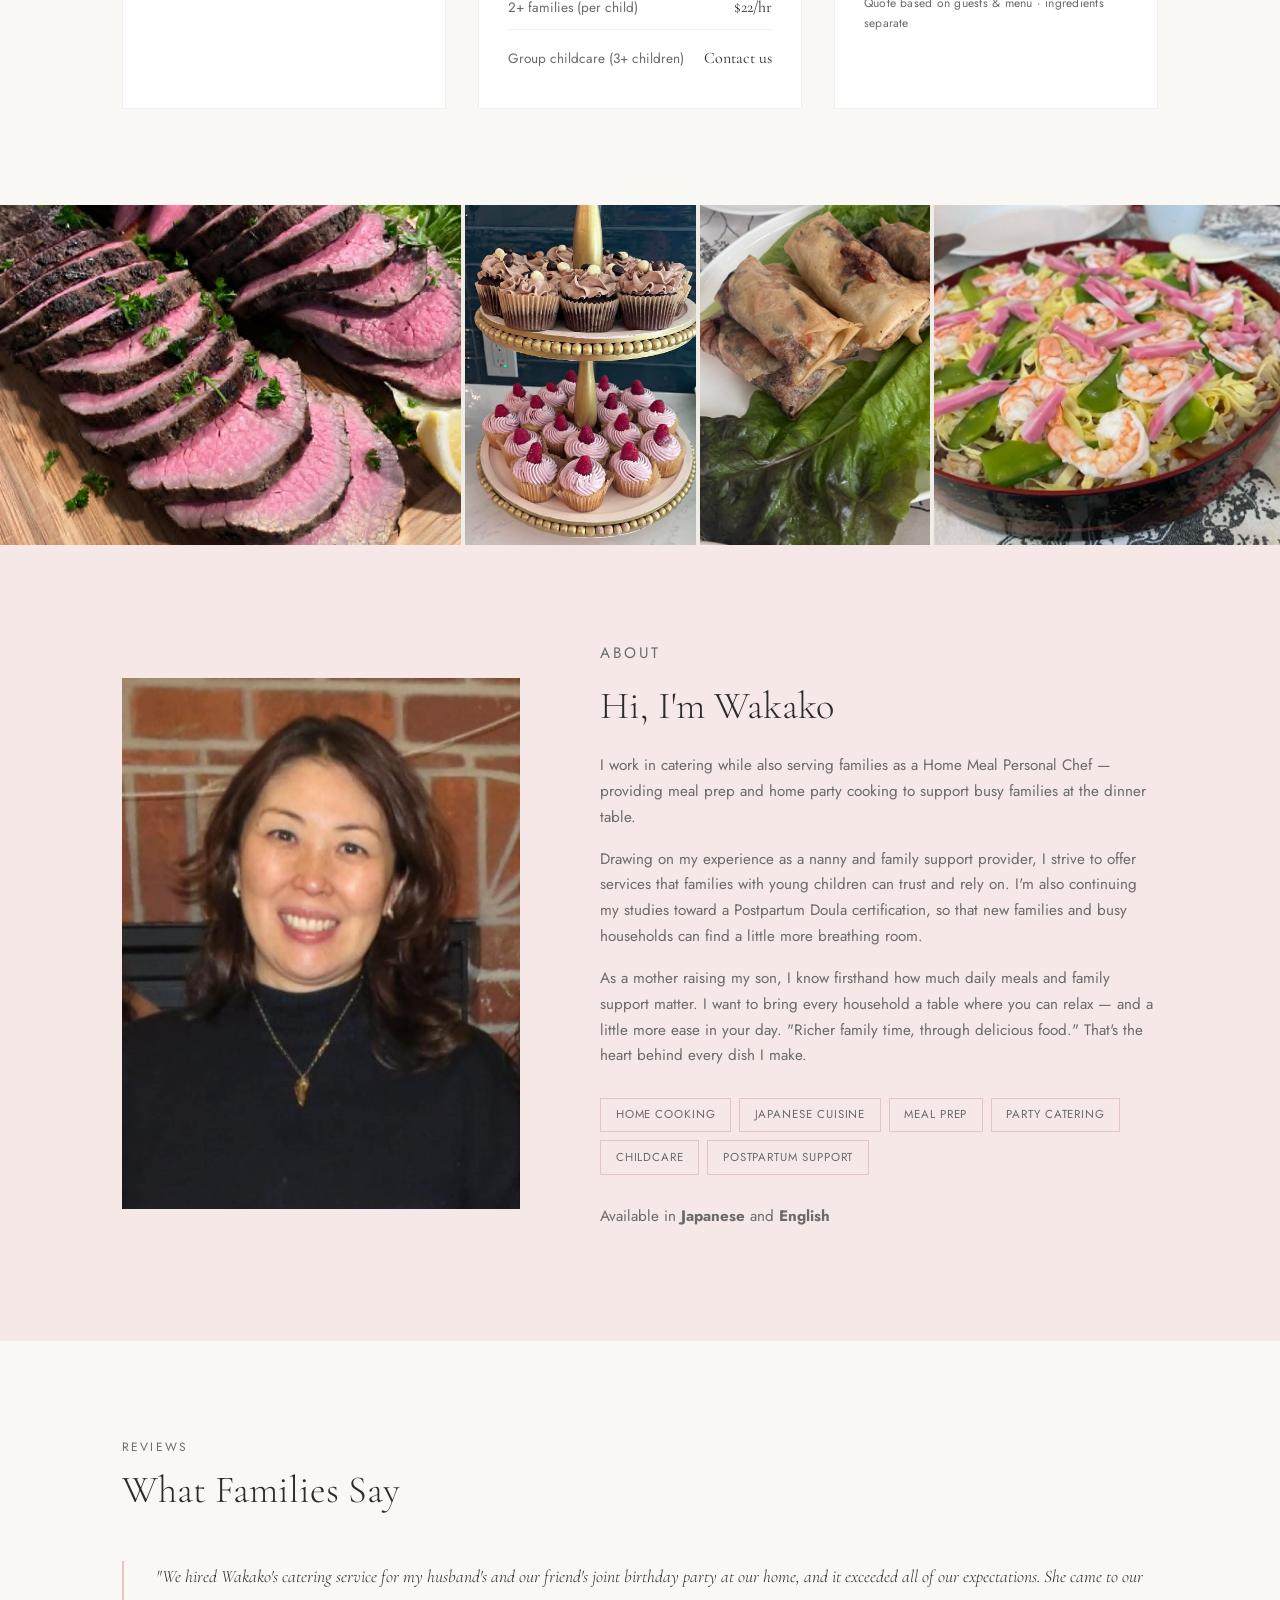
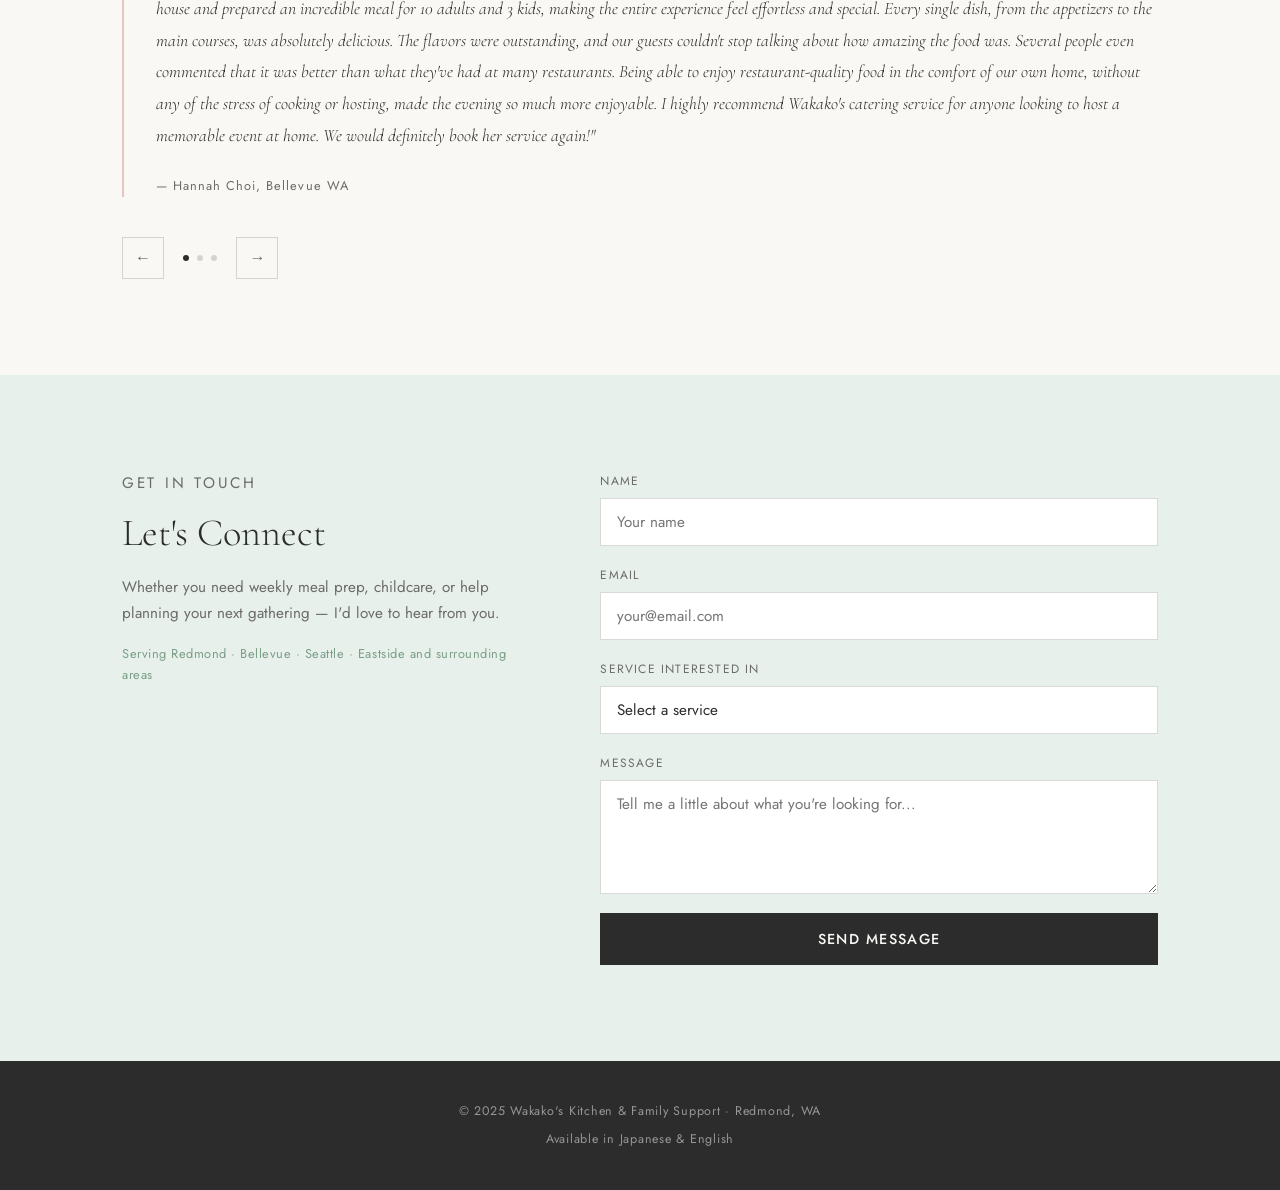
==== commit 891ae257: "Group nav links and lang toggle together on desktop" ====
--- a/index.html
+++ b/index.html
@@ -15,13 +15,15 @@
   <nav class="nav">
     <div class="nav-inner">
       <a href="#home" class="nav-logo">Wakako's Kitchen & Family Support</a>
-      <ul class="nav-links">
-        <li><a href="#services" data-en="Services" data-ja="サービス">Services</a></li>
-        <li><a href="#about" data-en="About" data-ja="私について">About</a></li>
-        <li><a href="#reviews" data-en="Reviews" data-ja="お客様の声">Reviews</a></li>
-        <li><a href="#contact" class="nav-cta" data-en="Contact" data-ja="お問い合わせ">Contact</a></li>
-      </ul>
-      <button class="lang-toggle" id="langToggle">日本語</button>
+      <div class="nav-right">
+        <ul class="nav-links">
+          <li><a href="#services" data-en="Services" data-ja="サービス">Services</a></li>
+          <li><a href="#about" data-en="About" data-ja="私について">About</a></li>
+          <li><a href="#reviews" data-en="Reviews" data-ja="お客様の声">Reviews</a></li>
+          <li><a href="#contact" class="nav-cta" data-en="Contact" data-ja="お問い合わせ">Contact</a></li>
+        </ul>
+        <button class="lang-toggle" id="langToggle">日本語</button>
+      </div>
     </div>
   </nav>
 
@@ -210,7 +212,7 @@
               data-ja="「何度か少人数のパーティーでお料理を作って頂きました。何が食べたいか迷っていたら幅広いジャンルから提案して下さいますし、希望も取り入れて一番良い選択肢に導いてくれます。作って頂く料理はどれも自分では手間や時間が掛かりすぎるものでも、Wakakoさんは短時間で作れますし、出来上がりはレストラン並の見た目と味で、毎度毎度感激させられます。これからはパーティー料理だけではなく、普段食べる作り置き料理もたくさん作って頂きたいです。仕事と子育ての両立は難しいですが、Wakakoさんのサポートのおかげでなんとかやっていけると信じています。」">
               "I've had Wakako cook for several small parties. Whenever I was unsure what to serve, she offered suggestions across a wide range of cuisines and guided me to the best choice while incorporating my wishes. Every dish she makes would take too much time and effort for me to prepare myself, yet she creates them quickly — and the result is restaurant-quality in both presentation and taste. I'm always impressed. Going forward, I'd love to have her prepare not just party food, but everyday meal-prep too. Balancing work and childcare is tough, but I truly believe Wakako's support will help me get through it."
             </p>
-            <p class="review-author">— Yuki, Bellevue WA</p>
+            <p class="review-author">— Yuki Cato, Seattle WA</p>
           </div>
 
           <!-- Review 3: Mika -->
@@ -220,7 +222,7 @@
               data-ja="「第二子の出産をきっかけに、シッターとしてWakakoさんにお願いするようになりました。常に母親である私や赤ちゃんのことを第一に考えてくださり、安心してお任せすることができました。子どもが成長してからは、家事代行（主にお料理）もお願いするようになり、現在も月に2回ほど夕食作りに来ていただいています。今では2人の子どもたちもすっかりWakakoさんに懐いており、家族みんなが信頼を寄せている、とても信頼のおける方です。」">
               "I started asking Wakako for help as a sitter when my second child was born. She always put me and my baby first, and I could leave everything in her hands with complete peace of mind. As my children grew, I began asking her for housekeeping help too — mainly cooking — and she still comes about twice a month to prepare dinner. My two kids have completely warmed up to Wakako, and our whole family trusts her deeply. She is truly someone you can rely on."
             </p>
-            <p class="review-author">— Mika, Redmond WA</p>
+            <p class="review-author">— M.S., Redmond WA</p>
           </div>
 
           <!-- Review 4: RJ placeholder (hidden until review received) -->
--- a/styles.css
+++ b/styles.css
@@ -93,6 +93,12 @@
   font-weight: 400;
   letter-spacing: 0.01em;
   color: var(--dark);
+}
+
+.nav-right {
+  display: flex;
+  align-items: center;
+  gap: 1.5rem;
 }
 
 .nav-links {
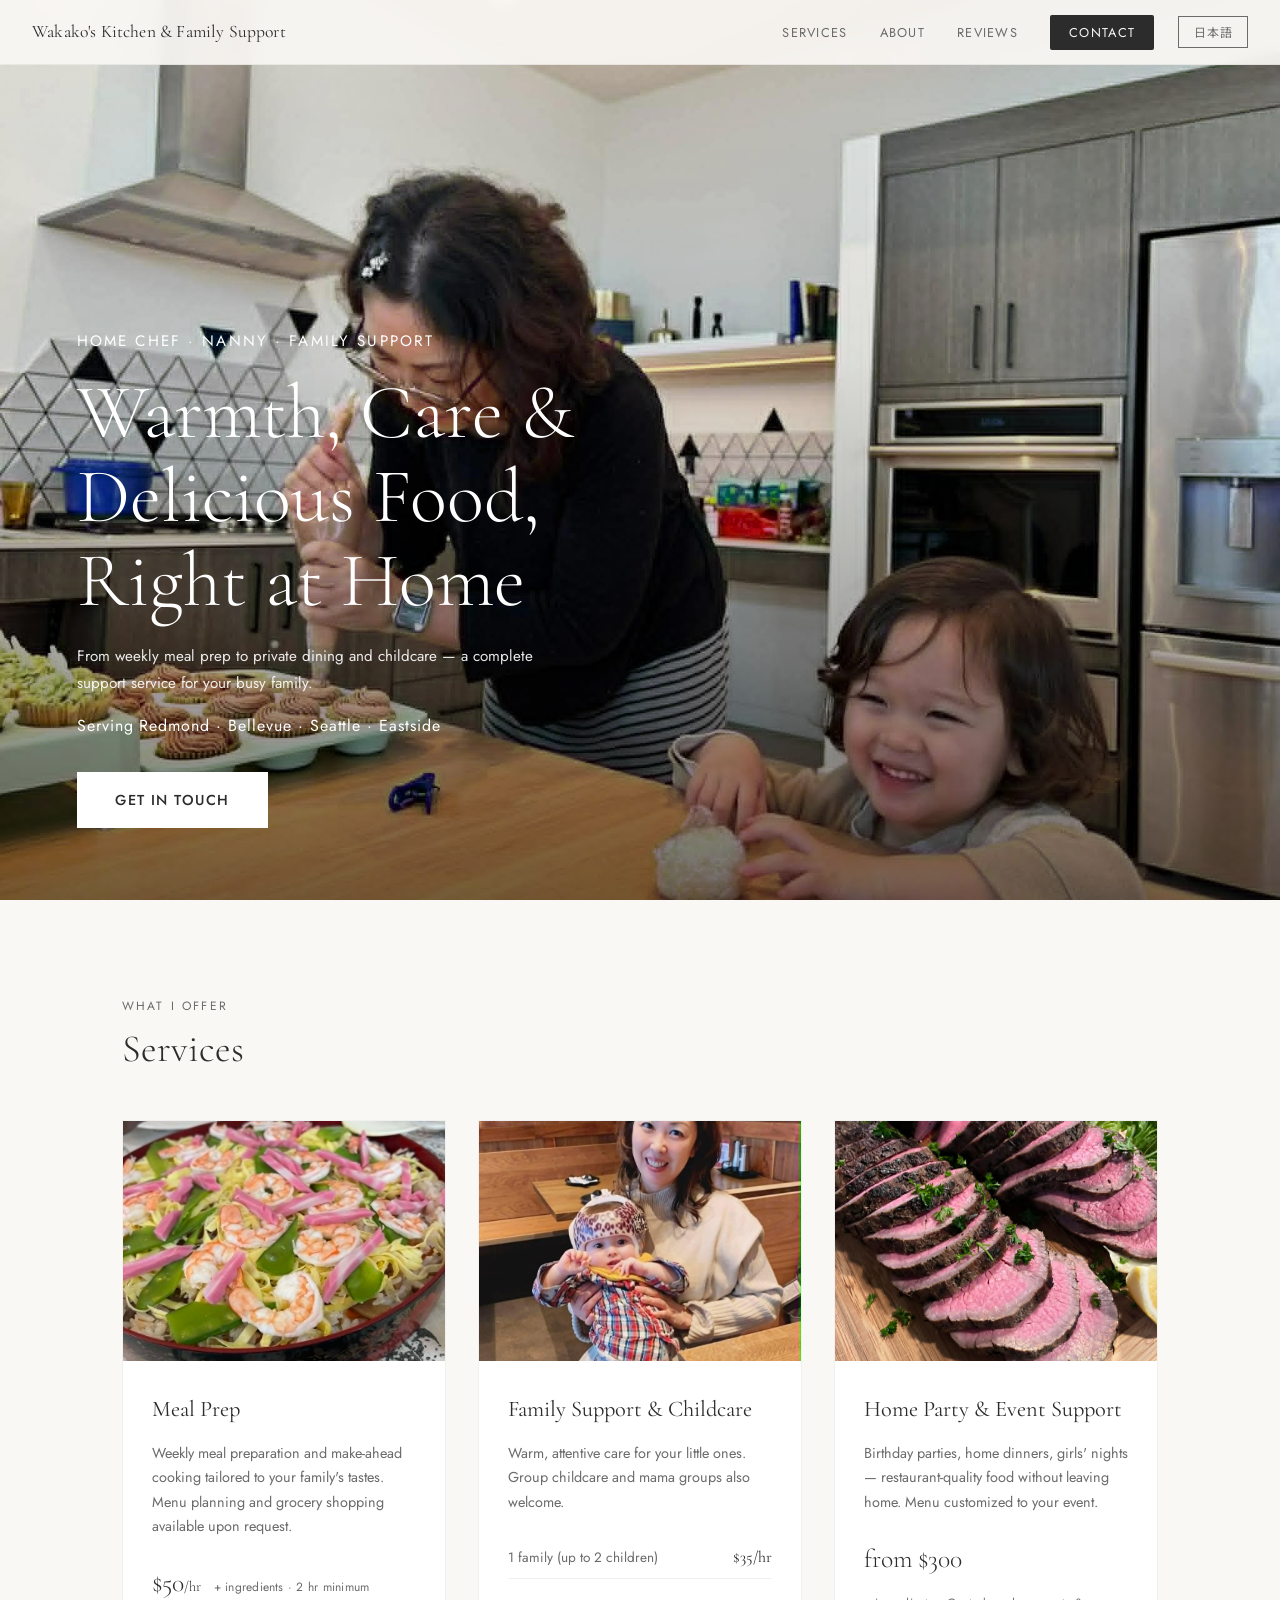
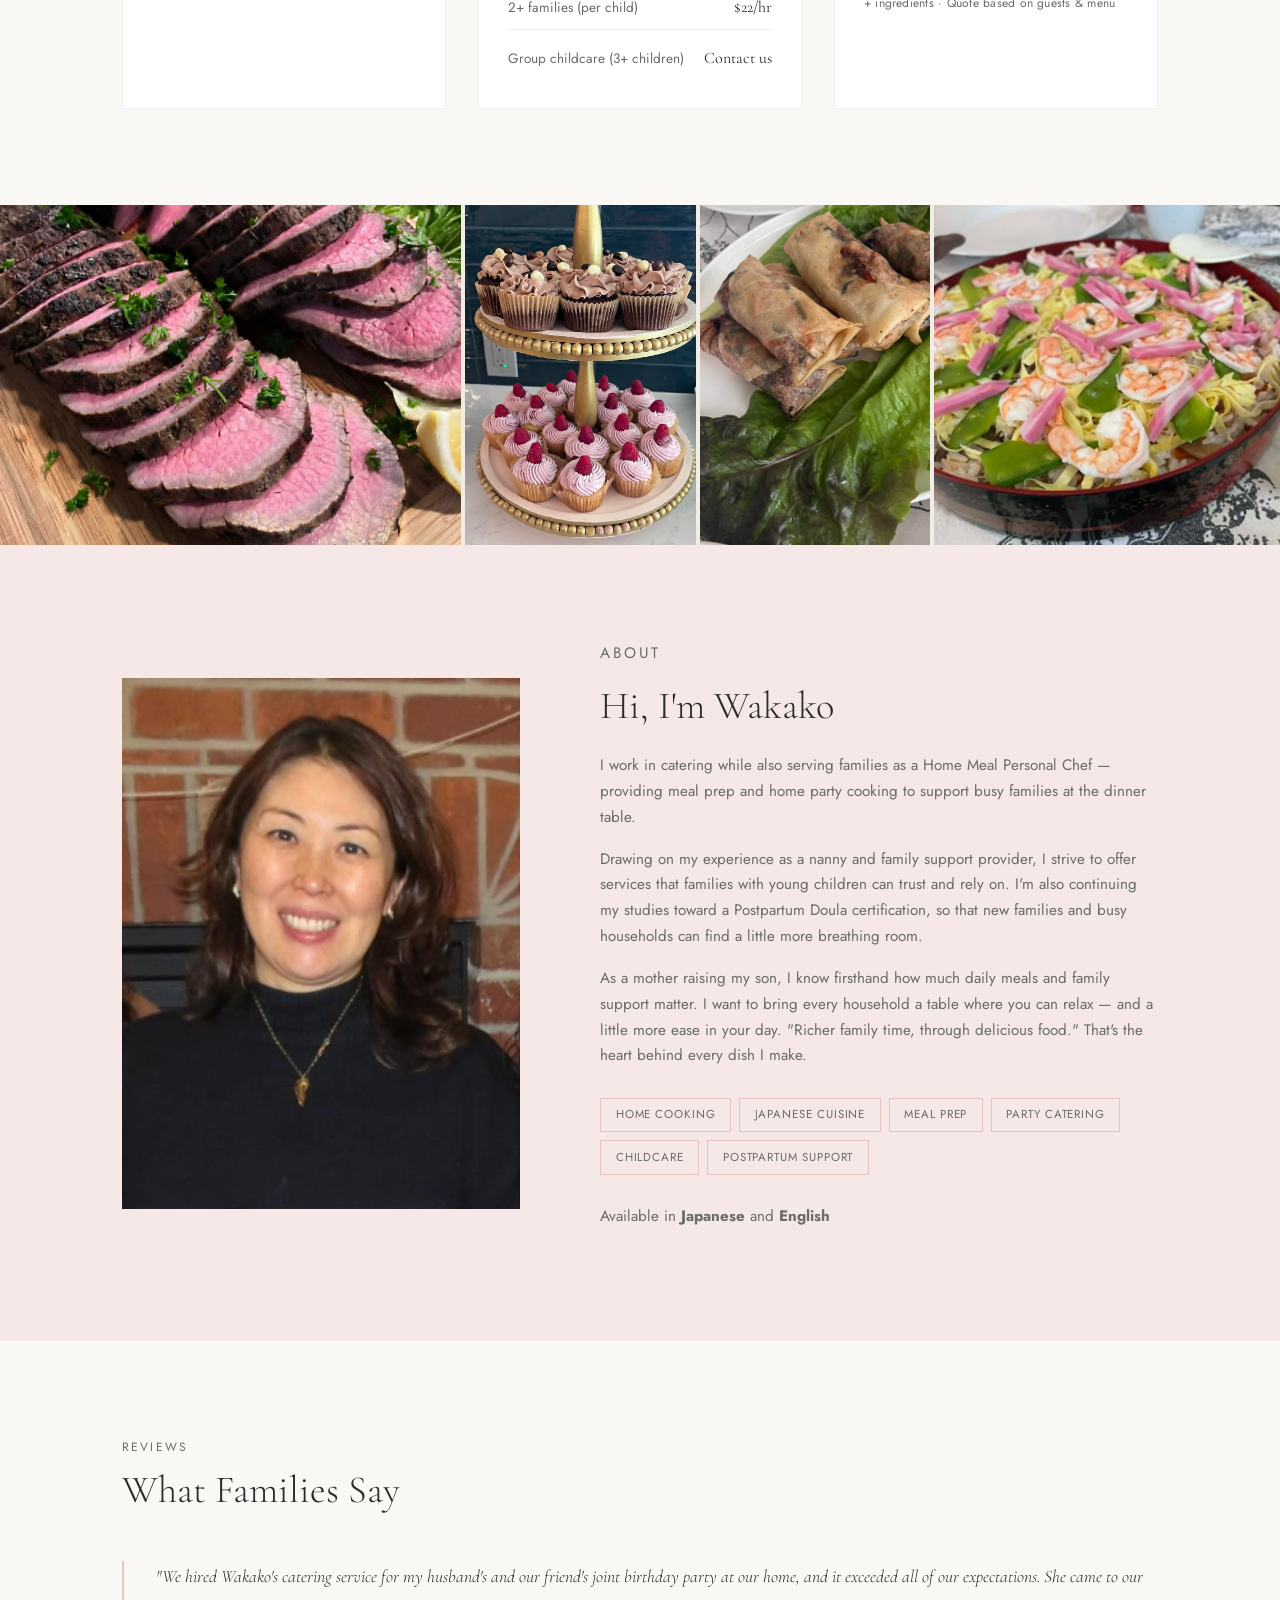
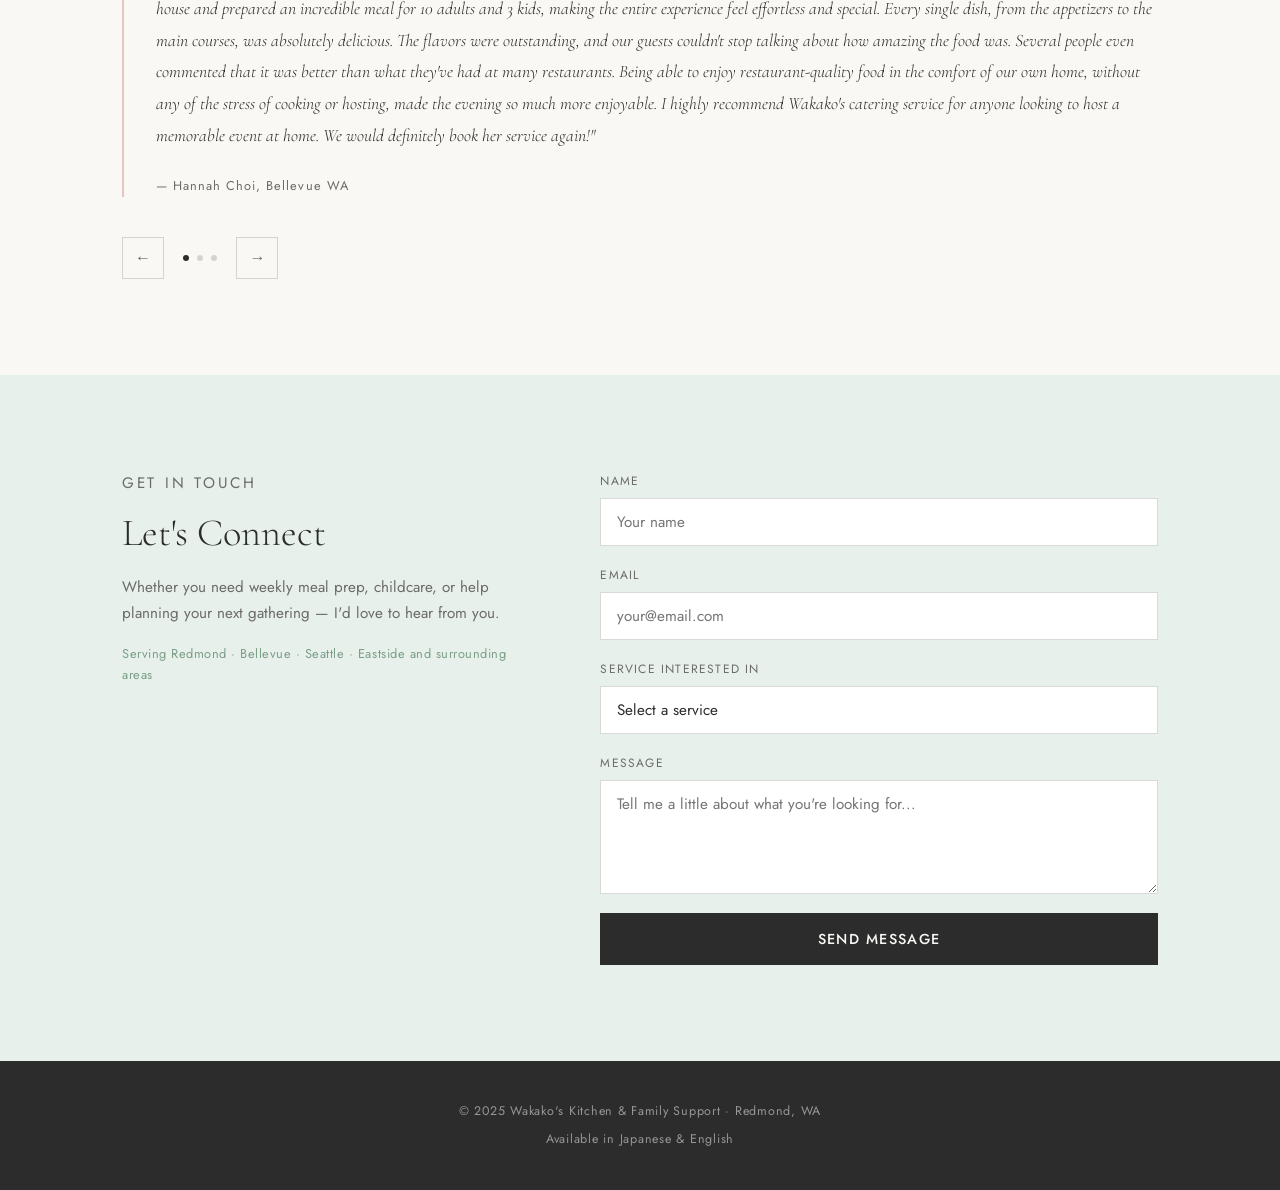
==== commit 695894bd: "move '+ ingredients' to pricing note on Event card, matching Meal Prep style" ====
--- a/index.html
+++ b/index.html
@@ -128,9 +128,9 @@
                 from $300
               </span>
               <span class="pricing-note"
-                data-en="Quote based on guests & menu · ingredients separate"
-                data-ja="人数・メニューによりお見積り・材料費別途">
-                Quote based on guests & menu · ingredients separate
+                data-en="+ ingredients · Quote based on guests & menu"
+                data-ja="＋材料費別途・人数・メニューによりお見積り">
+                + ingredients · Quote based on guests &amp; menu
               </span>
             </div>
           </div>
